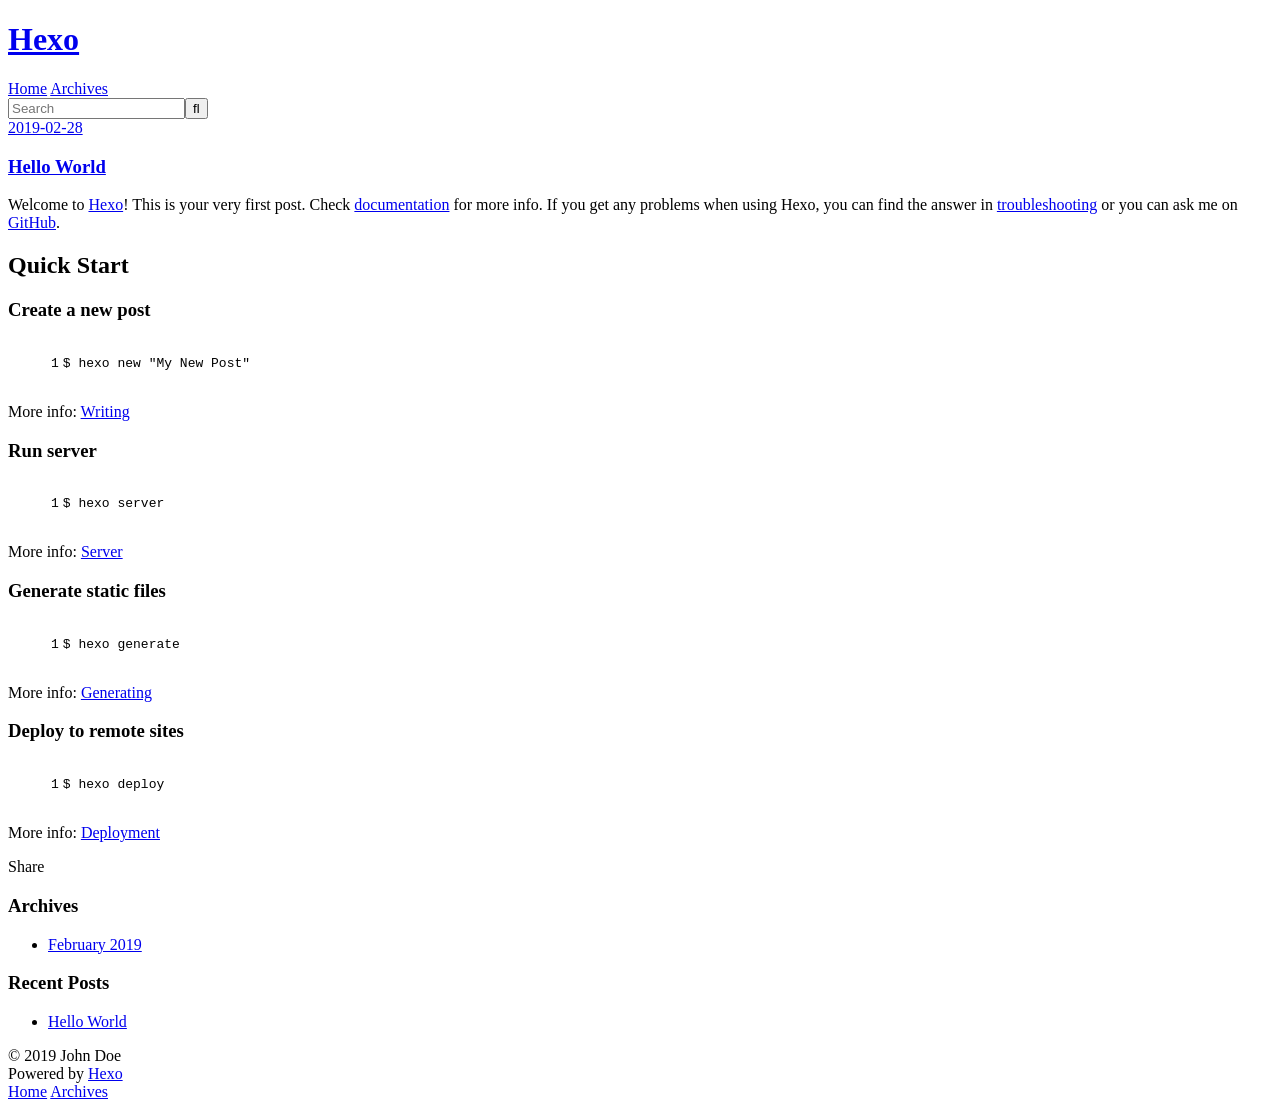
==== index.html @ 1c164800 "Site updated: 2019-02-28 14:31:34" ====
<!DOCTYPE html>
<html>
<head><meta name="generator" content="Hexo 3.8.0">
  <meta charset="utf-8">
  

  
  <title>Hexo</title>
  <meta name="viewport" content="width=device-width, initial-scale=1, maximum-scale=1">
  <meta property="og:type" content="website">
<meta property="og:title" content="Hexo">
<meta property="og:url" content="http://yoursite.com/index.html">
<meta property="og:site_name" content="Hexo">
<meta property="og:locale" content="default">
<meta name="twitter:card" content="summary">
<meta name="twitter:title" content="Hexo">
  
    <link rel="alternate" href="/atom.xml" title="Hexo" type="application/atom+xml">
  
  
    <link rel="icon" href="/favicon.png">
  
  
    <link href="//fonts.googleapis.com/css?family=Source+Code+Pro" rel="stylesheet" type="text/css">
  
  <link rel="stylesheet" href="/css/style.css">
</head>
</html>
<body>
  <div id="container">
    <div id="wrap">
      <header id="header">
  <div id="banner"></div>
  <div id="header-outer" class="outer">
    <div id="header-title" class="inner">
      <h1 id="logo-wrap">
        <a href="/" id="logo">Hexo</a>
      </h1>
      
    </div>
    <div id="header-inner" class="inner">
      <nav id="main-nav">
        <a id="main-nav-toggle" class="nav-icon"></a>
        
          <a class="main-nav-link" href="/">Home</a>
        
          <a class="main-nav-link" href="/archives">Archives</a>
        
      </nav>
      <nav id="sub-nav">
        
          <a id="nav-rss-link" class="nav-icon" href="/atom.xml" title="RSS Feed"></a>
        
        <a id="nav-search-btn" class="nav-icon" title="Search"></a>
      </nav>
      <div id="search-form-wrap">
        <form action="//google.com/search" method="get" accept-charset="UTF-8" class="search-form"><input type="search" name="q" class="search-form-input" placeholder="Search"><button type="submit" class="search-form-submit">&#xF002;</button><input type="hidden" name="sitesearch" value="http://yoursite.com"></form>
      </div>
    </div>
  </div>
</header>
      <div class="outer">
        <section id="main">
  
    <article id="post-hello-world" class="article article-type-post" itemscope itemprop="blogPost">
  <div class="article-meta">
    <a href="/2019/02/28/hello-world/" class="article-date">
  <time datetime="2019-02-28T03:49:46.911Z" itemprop="datePublished">2019-02-28</time>
</a>
    
  </div>
  <div class="article-inner">
    
    
      <header class="article-header">
        
  
    <h1 itemprop="name">
      <a class="article-title" href="/2019/02/28/hello-world/">Hello World</a>
    </h1>
  

      </header>
    
    <div class="article-entry" itemprop="articleBody">
      
        <p>Welcome to <a href="https://hexo.io/" target="_blank" rel="noopener">Hexo</a>! This is your very first post. Check <a href="https://hexo.io/docs/" target="_blank" rel="noopener">documentation</a> for more info. If you get any problems when using Hexo, you can find the answer in <a href="https://hexo.io/docs/troubleshooting.html" target="_blank" rel="noopener">troubleshooting</a> or you can ask me on <a href="https://github.com/hexojs/hexo/issues" target="_blank" rel="noopener">GitHub</a>.</p>
<h2 id="Quick-Start"><a href="#Quick-Start" class="headerlink" title="Quick Start"></a>Quick Start</h2><h3 id="Create-a-new-post"><a href="#Create-a-new-post" class="headerlink" title="Create a new post"></a>Create a new post</h3><figure class="highlight bash"><table><tr><td class="gutter"><pre><span class="line">1</span><br></pre></td><td class="code"><pre><span class="line">$ hexo new <span class="string">"My New Post"</span></span><br></pre></td></tr></table></figure>
<p>More info: <a href="https://hexo.io/docs/writing.html" target="_blank" rel="noopener">Writing</a></p>
<h3 id="Run-server"><a href="#Run-server" class="headerlink" title="Run server"></a>Run server</h3><figure class="highlight bash"><table><tr><td class="gutter"><pre><span class="line">1</span><br></pre></td><td class="code"><pre><span class="line">$ hexo server</span><br></pre></td></tr></table></figure>
<p>More info: <a href="https://hexo.io/docs/server.html" target="_blank" rel="noopener">Server</a></p>
<h3 id="Generate-static-files"><a href="#Generate-static-files" class="headerlink" title="Generate static files"></a>Generate static files</h3><figure class="highlight bash"><table><tr><td class="gutter"><pre><span class="line">1</span><br></pre></td><td class="code"><pre><span class="line">$ hexo generate</span><br></pre></td></tr></table></figure>
<p>More info: <a href="https://hexo.io/docs/generating.html" target="_blank" rel="noopener">Generating</a></p>
<h3 id="Deploy-to-remote-sites"><a href="#Deploy-to-remote-sites" class="headerlink" title="Deploy to remote sites"></a>Deploy to remote sites</h3><figure class="highlight bash"><table><tr><td class="gutter"><pre><span class="line">1</span><br></pre></td><td class="code"><pre><span class="line">$ hexo deploy</span><br></pre></td></tr></table></figure>
<p>More info: <a href="https://hexo.io/docs/deployment.html" target="_blank" rel="noopener">Deployment</a></p>

      
    </div>
    <footer class="article-footer">
      <a data-url="http://yoursite.com/2019/02/28/hello-world/" data-id="cjso8yyv40000lgu5mo5u4p8t" class="article-share-link">Share</a>
      
      
    </footer>
  </div>
  
</article>


  


</section>
        
          <aside id="sidebar">
  
    

  
    

  
    
  
    
  <div class="widget-wrap">
    <h3 class="widget-title">Archives</h3>
    <div class="widget">
      <ul class="archive-list"><li class="archive-list-item"><a class="archive-list-link" href="/archives/2019/02/">February 2019</a></li></ul>
    </div>
  </div>


  
    
  <div class="widget-wrap">
    <h3 class="widget-title">Recent Posts</h3>
    <div class="widget">
      <ul>
        
          <li>
            <a href="/2019/02/28/hello-world/">Hello World</a>
          </li>
        
      </ul>
    </div>
  </div>

  
</aside>
        
      </div>
      <footer id="footer">
  
  <div class="outer">
    <div id="footer-info" class="inner">
      &copy; 2019 John Doe<br>
      Powered by <a href="http://hexo.io/" target="_blank">Hexo</a>
    </div>
  </div>
</footer>
    </div>
    <nav id="mobile-nav">
  
    <a href="/" class="mobile-nav-link">Home</a>
  
    <a href="/archives" class="mobile-nav-link">Archives</a>
  
</nav>
    

<script src="//ajax.googleapis.com/ajax/libs/jquery/2.0.3/jquery.min.js"></script>


  <link rel="stylesheet" href="/fancybox/jquery.fancybox.css">
  <script src="/fancybox/jquery.fancybox.pack.js"></script>


<script src="/js/script.js"></script>



  </div>
</body>
</html>
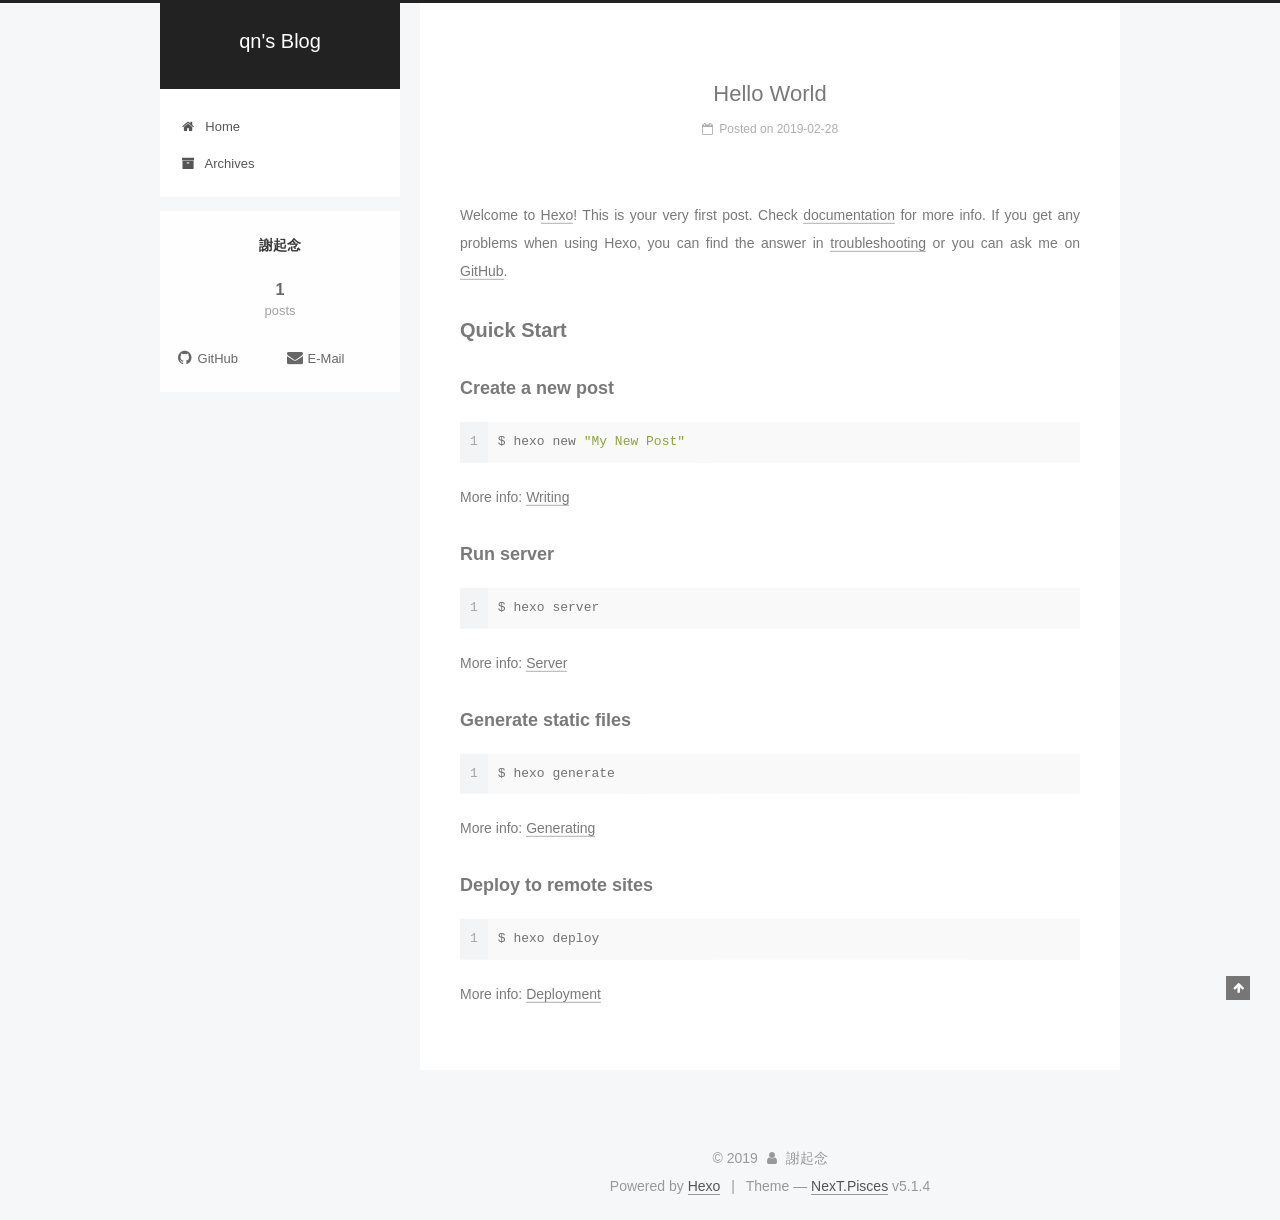
==== commit 50549563: "Site updated: 2019-03-10 11:24:58" ====
--- a/index.html
+++ b/index.html
@@ -1,90 +1,306 @@
 <!DOCTYPE html>
-<html>
+
+
+
+  
+
+
+<html class="theme-next pisces use-motion" lang="zh-CN">
 <head><meta name="generator" content="Hexo 3.8.0">
-  <meta charset="utf-8">
-  
-
-  
-  <title>Hexo</title>
-  <meta name="viewport" content="width=device-width, initial-scale=1, maximum-scale=1">
-  <meta property="og:type" content="website">
-<meta property="og:title" content="Hexo">
-<meta property="og:url" content="http://yoursite.com/index.html">
-<meta property="og:site_name" content="Hexo">
-<meta property="og:locale" content="default">
+  <meta charset="UTF-8">
+<meta http-equiv="X-UA-Compatible" content="IE=edge">
+<meta name="viewport" content="width=device-width, initial-scale=1, maximum-scale=1">
+<meta name="theme-color" content="#222">
+
+
+
+
+
+
+
+
+
+<meta http-equiv="Cache-Control" content="no-transform">
+<meta http-equiv="Cache-Control" content="no-siteapp">
+
+
+
+
+
+
+
+
+
+
+
+
+
+
+
+
+  
+  
+  <link href="/lib/fancybox/source/jquery.fancybox.css?v=2.1.5" rel="stylesheet" type="text/css">
+
+
+
+
+
+
+
+<link href="/lib/font-awesome/css/font-awesome.min.css?v=4.6.2" rel="stylesheet" type="text/css">
+
+<link href="/css/main.css?v=5.1.4" rel="stylesheet" type="text/css">
+
+
+  <link rel="apple-touch-icon" sizes="180x180" href="/images/apple-touch-icon-next.png?v=5.1.4">
+
+
+  <link rel="icon" type="image/png" sizes="32x32" href="/images/favicon-32x32-next.png?v=5.1.4">
+
+
+  <link rel="icon" type="image/png" sizes="16x16" href="/images/favicon-16x16-next.png?v=5.1.4">
+
+
+  <link rel="mask-icon" href="/images/logo.svg?v=5.1.4" color="#222">
+
+
+
+
+
+  <meta name="keywords" content="Hexo, NexT">
+
+
+
+
+
+
+
+
+
+
+<meta property="og:type" content="website">
+<meta property="og:title" content="qn&#39;s Blog">
+<meta property="og:url" content="https://blog.qnspace.com/index.html">
+<meta property="og:site_name" content="qn&#39;s Blog">
+<meta property="og:locale" content="zh-CN">
 <meta name="twitter:card" content="summary">
-<meta name="twitter:title" content="Hexo">
-  
-    <link rel="alternate" href="/atom.xml" title="Hexo" type="application/atom+xml">
-  
-  
-    <link rel="icon" href="/favicon.png">
-  
-  
-    <link href="//fonts.googleapis.com/css?family=Source+Code+Pro" rel="stylesheet" type="text/css">
-  
-  <link rel="stylesheet" href="/css/style.css">
+<meta name="twitter:title" content="qn&#39;s Blog">
+
+
+
+<script type="text/javascript" id="hexo.configurations">
+  var NexT = window.NexT || {};
+  var CONFIG = {
+    root: '/',
+    scheme: 'Pisces',
+    version: '5.1.4',
+    sidebar: {"position":"left","display":"post","offset":12,"b2t":false,"scrollpercent":false,"onmobile":false},
+    fancybox: true,
+    tabs: true,
+    motion: {"enable":true,"async":false,"transition":{"post_block":"fadeIn","post_header":"slideDownIn","post_body":"slideDownIn","coll_header":"slideLeftIn","sidebar":"slideUpIn"}},
+    duoshuo: {
+      userId: '0',
+      author: 'Author'
+    },
+    algolia: {
+      applicationID: '',
+      apiKey: '',
+      indexName: '',
+      hits: {"per_page":10},
+      labels: {"input_placeholder":"Search for Posts","hits_empty":"We didn't find any results for the search: ${query}","hits_stats":"${hits} results found in ${time} ms"}
+    }
+  };
+</script>
+
+
+
+  <link rel="canonical" href="https://blog.qnspace.com/">
+
+
+
+
+
+  <title>qn's Blog</title>
+  
+
+
+
+
+
+
+
+
 </head>
-</html>
-<body>
-  <div id="container">
-    <div id="wrap">
-      <header id="header">
-  <div id="banner"></div>
-  <div id="header-outer" class="outer">
-    <div id="header-title" class="inner">
-      <h1 id="logo-wrap">
-        <a href="/" id="logo">Hexo</a>
-      </h1>
-      
+
+<body itemscope itemtype="http://schema.org/WebPage" lang="zh-CN">
+
+  
+  
+    
+  
+
+  <div class="container sidebar-position-left 
+  page-home">
+    <div class="headband"></div>
+
+    <header id="header" class="header" itemscope itemtype="http://schema.org/WPHeader">
+      <div class="header-inner"><div class="site-brand-wrapper">
+  <div class="site-meta ">
+    
+
+    <div class="custom-logo-site-title">
+      <a href="/" class="brand" rel="start">
+        <span class="logo-line-before"><i></i></span>
+        <span class="site-title">qn's Blog</span>
+        <span class="logo-line-after"><i></i></span>
+      </a>
     </div>
-    <div id="header-inner" class="inner">
-      <nav id="main-nav">
-        <a id="main-nav-toggle" class="nav-icon"></a>
-        
-          <a class="main-nav-link" href="/">Home</a>
-        
-          <a class="main-nav-link" href="/archives">Archives</a>
-        
-      </nav>
-      <nav id="sub-nav">
-        
-          <a id="nav-rss-link" class="nav-icon" href="/atom.xml" title="RSS Feed"></a>
-        
-        <a id="nav-search-btn" class="nav-icon" title="Search"></a>
-      </nav>
-      <div id="search-form-wrap">
-        <form action="//google.com/search" method="get" accept-charset="UTF-8" class="search-form"><input type="search" name="q" class="search-form-input" placeholder="Search"><button type="submit" class="search-form-submit">&#xF002;</button><input type="hidden" name="sitesearch" value="http://yoursite.com"></form>
-      </div>
-    </div>
+      
+        <p class="site-subtitle"></p>
+      
   </div>
-</header>
-      <div class="outer">
-        <section id="main">
-  
-    <article id="post-hello-world" class="article article-type-post" itemscope itemprop="blogPost">
-  <div class="article-meta">
-    <a href="/2019/02/28/hello-world/" class="article-date">
-  <time datetime="2019-02-28T03:49:46.911Z" itemprop="datePublished">2019-02-28</time>
-</a>
-    
+
+  <div class="site-nav-toggle">
+    <button>
+      <span class="btn-bar"></span>
+      <span class="btn-bar"></span>
+      <span class="btn-bar"></span>
+    </button>
   </div>
-  <div class="article-inner">
-    
-    
-      <header class="article-header">
-        
-  
-    <h1 itemprop="name">
-      <a class="article-title" href="/2019/02/28/hello-world/">Hello World</a>
-    </h1>
-  
-
+</div>
+
+<nav class="site-nav">
+  
+
+  
+    <ul id="menu" class="menu">
+      
+        
+        <li class="menu-item menu-item-home">
+          <a href="/" rel="section">
+            
+              <i class="menu-item-icon fa fa-fw fa-home"></i> <br>
+            
+            Home
+          </a>
+        </li>
+      
+        
+        <li class="menu-item menu-item-archives">
+          <a href="/archives/" rel="section">
+            
+              <i class="menu-item-icon fa fa-fw fa-archive"></i> <br>
+            
+            Archives
+          </a>
+        </li>
+      
+
+      
+    </ul>
+  
+
+  
+</nav>
+
+
+
+ </div>
+    </header>
+
+    <main id="main" class="main">
+      <div class="main-inner">
+        <div class="content-wrap">
+          <div id="content" class="content">
+            
+  <section id="posts" class="posts-expand">
+    
+      
+
+  
+
+  
+  
+  
+
+  <article class="post post-type-normal" itemscope itemtype="http://schema.org/Article">
+  
+  
+  
+  <div class="post-block">
+    <link itemprop="mainEntityOfPage" href="https://blog.qnspace.com/2019/02/28/hello-world/">
+
+    <span hidden itemprop="author" itemscope itemtype="http://schema.org/Person">
+      <meta itemprop="name" content="謝起念">
+      <meta itemprop="description" content>
+      <meta itemprop="image" content="/images/avatar.gif">
+    </span>
+
+    <span hidden itemprop="publisher" itemscope itemtype="http://schema.org/Organization">
+      <meta itemprop="name" content="qn's Blog">
+    </span>
+
+    
+      <header class="post-header">
+
+        
+        
+          <h1 class="post-title" itemprop="name headline">
+                
+                <a class="post-title-link" href="/2019/02/28/hello-world/" itemprop="url">Hello World</a></h1>
+        
+
+        <div class="post-meta">
+          <span class="post-time">
+            
+              <span class="post-meta-item-icon">
+                <i class="fa fa-calendar-o"></i>
+              </span>
+              
+                <span class="post-meta-item-text">Posted on</span>
+              
+              <time title="Post created" itemprop="dateCreated datePublished" datetime="2019-02-28T11:49:46+08:00">
+                2019-02-28
+              </time>
+            
+
+            
+
+            
+          </span>
+
+          
+
+          
+            
+          
+
+          
+          
+
+          
+
+          
+
+          
+
+        </div>
       </header>
     
-    <div class="article-entry" itemprop="articleBody">
-      
-        <p>Welcome to <a href="https://hexo.io/" target="_blank" rel="noopener">Hexo</a>! This is your very first post. Check <a href="https://hexo.io/docs/" target="_blank" rel="noopener">documentation</a> for more info. If you get any problems when using Hexo, you can find the answer in <a href="https://hexo.io/docs/troubleshooting.html" target="_blank" rel="noopener">troubleshooting</a> or you can ask me on <a href="https://github.com/hexojs/hexo/issues" target="_blank" rel="noopener">GitHub</a>.</p>
+
+    
+    
+    
+    <div class="post-body" itemprop="articleBody">
+
+      
+      
+
+      
+        
+          
+            <p>Welcome to <a href="https://hexo.io/" target="_blank" rel="noopener">Hexo</a>! This is your very first post. Check <a href="https://hexo.io/docs/" target="_blank" rel="noopener">documentation</a> for more info. If you get any problems when using Hexo, you can find the answer in <a href="https://hexo.io/docs/troubleshooting.html" target="_blank" rel="noopener">troubleshooting</a> or you can ask me on <a href="https://github.com/hexojs/hexo/issues" target="_blank" rel="noopener">GitHub</a>.</p>
 <h2 id="Quick-Start"><a href="#Quick-Start" class="headerlink" title="Quick Start"></a>Quick Start</h2><h3 id="Create-a-new-post"><a href="#Create-a-new-post" class="headerlink" title="Create a new post"></a>Create a new post</h3><figure class="highlight bash"><table><tr><td class="gutter"><pre><span class="line">1</span><br></pre></td><td class="code"><pre><span class="line">$ hexo new <span class="string">"My New Post"</span></span><br></pre></td></tr></table></figure>
 <p>More info: <a href="https://hexo.io/docs/writing.html" target="_blank" rel="noopener">Writing</a></p>
 <h3 id="Run-server"><a href="#Run-server" class="headerlink" title="Run server"></a>Run server</h3><figure class="highlight bash"><table><tr><td class="gutter"><pre><span class="line">1</span><br></pre></td><td class="code"><pre><span class="line">$ hexo server</span><br></pre></td></tr></table></figure>
@@ -94,91 +310,330 @@
 <h3 id="Deploy-to-remote-sites"><a href="#Deploy-to-remote-sites" class="headerlink" title="Deploy to remote sites"></a>Deploy to remote sites</h3><figure class="highlight bash"><table><tr><td class="gutter"><pre><span class="line">1</span><br></pre></td><td class="code"><pre><span class="line">$ hexo deploy</span><br></pre></td></tr></table></figure>
 <p>More info: <a href="https://hexo.io/docs/deployment.html" target="_blank" rel="noopener">Deployment</a></p>
 
+          
+        
       
     </div>
-    <footer class="article-footer">
-      <a data-url="http://yoursite.com/2019/02/28/hello-world/" data-id="cjso8yyv40000lgu5mo5u4p8t" class="article-share-link">Share</a>
-      
+    
+    
+    
+
+    
+
+    
+
+    
+
+    <footer class="post-footer">
+      
+
+      
+
+      
+
+      
+      
+        <div class="post-eof"></div>
       
     </footer>
   </div>
   
-</article>
-
-
-  
-
-
-</section>
-        
-          <aside id="sidebar">
-  
-    
-
-  
-    
-
-  
-    
-  
-    
-  <div class="widget-wrap">
-    <h3 class="widget-title">Archives</h3>
-    <div class="widget">
-      <ul class="archive-list"><li class="archive-list-item"><a class="archive-list-link" href="/archives/2019/02/">February 2019</a></li></ul>
+  
+  
+  </article>
+
+
+    
+  </section>
+
+  
+
+
+          </div>
+          
+
+
+          
+
+        </div>
+        
+          
+  
+  <div class="sidebar-toggle">
+    <div class="sidebar-toggle-line-wrap">
+      <span class="sidebar-toggle-line sidebar-toggle-line-first"></span>
+      <span class="sidebar-toggle-line sidebar-toggle-line-middle"></span>
+      <span class="sidebar-toggle-line sidebar-toggle-line-last"></span>
     </div>
   </div>
 
-
-  
-    
-  <div class="widget-wrap">
-    <h3 class="widget-title">Recent Posts</h3>
-    <div class="widget">
-      <ul>
-        
-          <li>
-            <a href="/2019/02/28/hello-world/">Hello World</a>
-          </li>
-        
-      </ul>
+  <aside id="sidebar" class="sidebar">
+    
+    <div class="sidebar-inner">
+
+      
+
+      
+
+      <section class="site-overview-wrap sidebar-panel sidebar-panel-active">
+        <div class="site-overview">
+          <div class="site-author motion-element" itemprop="author" itemscope itemtype="http://schema.org/Person">
+            
+              <p class="site-author-name" itemprop="name">謝起念</p>
+              <p class="site-description motion-element" itemprop="description"></p>
+          </div>
+
+          <nav class="site-state motion-element">
+
+            
+              <div class="site-state-item site-state-posts">
+              
+                <a href="/archives/">
+              
+                  <span class="site-state-item-count">1</span>
+                  <span class="site-state-item-name">posts</span>
+                </a>
+              </div>
+            
+
+            
+
+            
+
+          </nav>
+
+          
+
+          
+            <div class="links-of-author motion-element">
+                
+                  <span class="links-of-author-item">
+                    <a href="https://github.com/qnsak" target="_blank" title="GitHub">
+                      
+                        <i class="fa fa-fw fa-github"></i>GitHub</a>
+                  </span>
+                
+                  <span class="links-of-author-item">
+                    <a href="mailto:sak6289@gmail.com" target="_blank" title="E-Mail">
+                      
+                        <i class="fa fa-fw fa-envelope"></i>E-Mail</a>
+                  </span>
+                
+            </div>
+          
+
+          
+          
+
+          
+          
+
+          
+
+        </div>
+      </section>
+
+      
+
+      
+
     </div>
+  </aside>
+
+
+        
+      </div>
+    </main>
+
+    <footer id="footer" class="footer">
+      <div class="footer-inner">
+        <div class="copyright">&copy; <span itemprop="copyrightYear">2019</span>
+  <span class="with-love">
+    <i class="fa fa-user"></i>
+  </span>
+  <span class="author" itemprop="copyrightHolder">謝起念</span>
+
+  
+</div>
+
+
+  <div class="powered-by">Powered by <a class="theme-link" target="_blank" href="https://hexo.io">Hexo</a></div>
+
+
+
+  <span class="post-meta-divider">|</span>
+
+
+
+  <div class="theme-info">Theme &mdash; <a class="theme-link" target="_blank" href="https://github.com/iissnan/hexo-theme-next">NexT.Pisces</a> v5.1.4</div>
+
+
+
+
+        
+
+
+
+
+
+
+
+        
+      </div>
+    </footer>
+
+    
+      <div class="back-to-top">
+        <i class="fa fa-arrow-up"></i>
+        
+      </div>
+    
+
+    
+
   </div>
 
   
-</aside>
-        
-      </div>
-      <footer id="footer">
-  
-  <div class="outer">
-    <div id="footer-info" class="inner">
-      &copy; 2019 John Doe<br>
-      Powered by <a href="http://hexo.io/" target="_blank">Hexo</a>
-    </div>
-  </div>
-</footer>
-    </div>
-    <nav id="mobile-nav">
-  
-    <a href="/" class="mobile-nav-link">Home</a>
-  
-    <a href="/archives" class="mobile-nav-link">Archives</a>
-  
-</nav>
-    
-
-<script src="//ajax.googleapis.com/ajax/libs/jquery/2.0.3/jquery.min.js"></script>
-
-
-  <link rel="stylesheet" href="/fancybox/jquery.fancybox.css">
-  <script src="/fancybox/jquery.fancybox.pack.js"></script>
-
-
-<script src="/js/script.js"></script>
-
-
-
-  </div>
+
+<script type="text/javascript">
+  if (Object.prototype.toString.call(window.Promise) !== '[object Function]') {
+    window.Promise = null;
+  }
+</script>
+
+
+
+
+
+
+
+
+
+  
+
+
+
+
+
+
+
+
+
+
+
+
+  
+  
+    <script type="text/javascript" src="/lib/jquery/index.js?v=2.1.3"></script>
+  
+
+  
+  
+    <script type="text/javascript" src="/lib/fastclick/lib/fastclick.min.js?v=1.0.6"></script>
+  
+
+  
+  
+    <script type="text/javascript" src="/lib/jquery_lazyload/jquery.lazyload.js?v=1.9.7"></script>
+  
+
+  
+  
+    <script type="text/javascript" src="/lib/velocity/velocity.min.js?v=1.2.1"></script>
+  
+
+  
+  
+    <script type="text/javascript" src="/lib/velocity/velocity.ui.min.js?v=1.2.1"></script>
+  
+
+  
+  
+    <script type="text/javascript" src="/lib/fancybox/source/jquery.fancybox.pack.js?v=2.1.5"></script>
+  
+
+
+  
+
+
+  <script type="text/javascript" src="/js/src/utils.js?v=5.1.4"></script>
+
+  <script type="text/javascript" src="/js/src/motion.js?v=5.1.4"></script>
+
+
+
+  
+  
+
+
+  <script type="text/javascript" src="/js/src/affix.js?v=5.1.4"></script>
+
+  <script type="text/javascript" src="/js/src/schemes/pisces.js?v=5.1.4"></script>
+
+
+
+  
+
+  
+
+
+  <script type="text/javascript" src="/js/src/bootstrap.js?v=5.1.4"></script>
+
+
+
+  
+
+
+  
+
+
+
+
+	
+
+
+
+
+
+  
+
+
+
+
+
+  
+
+
+
+
+
+
+
+
+
+
+
+
+  
+
+
+
+
+
+  
+
+  
+
+  
+
+  
+  
+
+  
+
+  
+
+  
+
 </body>
-</html>+</html>
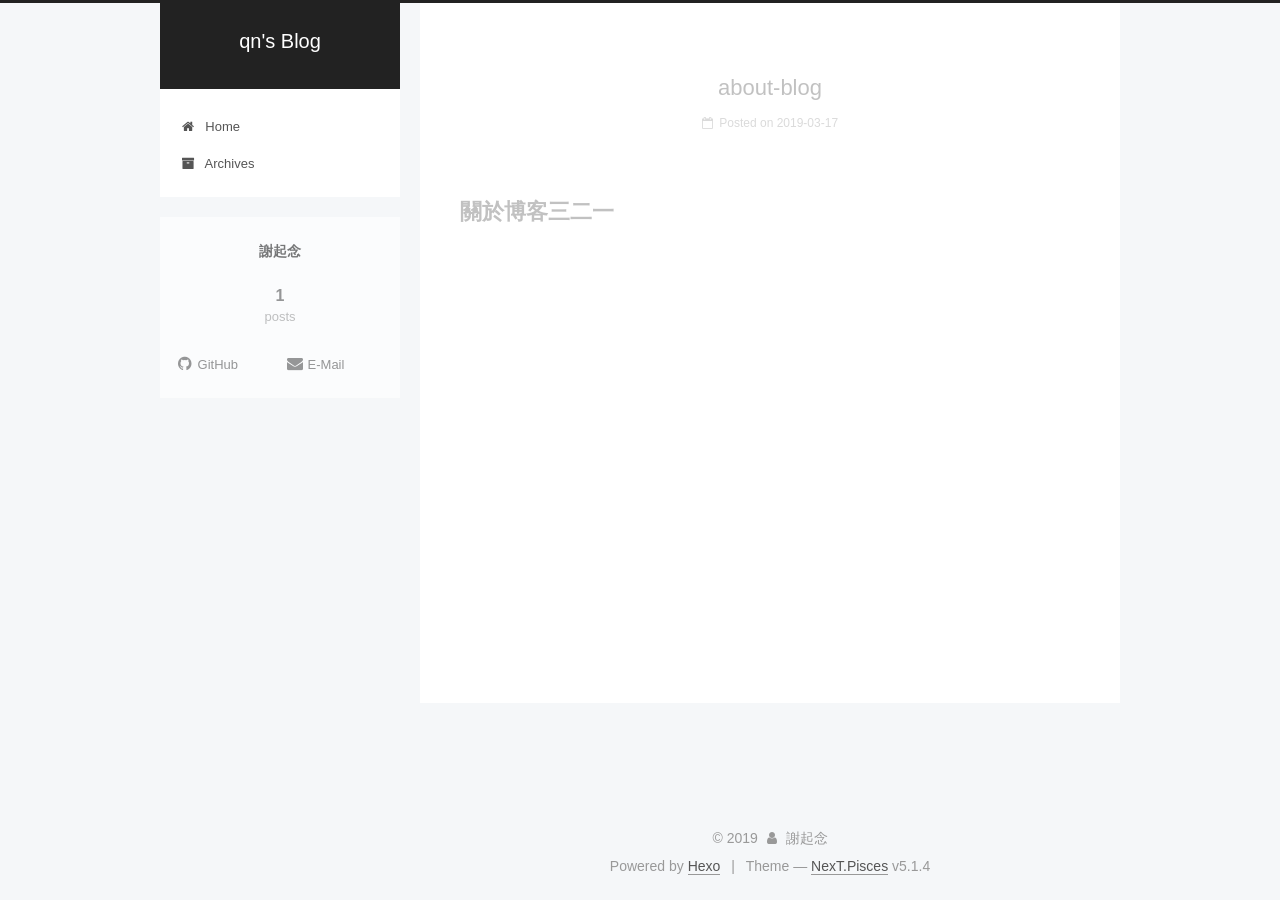
==== commit d0ddbc22: "Site updated: 2019-03-17 11:45:19" ====
--- a/index.html
+++ b/index.html
@@ -229,7 +229,7 @@
   
   
   <div class="post-block">
-    <link itemprop="mainEntityOfPage" href="https://blog.qnspace.com/2019/02/28/hello-world/">
+    <link itemprop="mainEntityOfPage" href="https://blog.qnspace.com/2019/03/17/about-blog/">
 
     <span hidden itemprop="author" itemscope itemtype="http://schema.org/Person">
       <meta itemprop="name" content="謝起念">
@@ -248,7 +248,7 @@
         
           <h1 class="post-title" itemprop="name headline">
                 
-                <a class="post-title-link" href="/2019/02/28/hello-world/" itemprop="url">Hello World</a></h1>
+                <a class="post-title-link" href="/2019/03/17/about-blog/" itemprop="url">about-blog</a></h1>
         
 
         <div class="post-meta">
@@ -260,8 +260,8 @@
               
                 <span class="post-meta-item-text">Posted on</span>
               
-              <time title="Post created" itemprop="dateCreated datePublished" datetime="2019-02-28T11:49:46+08:00">
-                2019-02-28
+              <time title="Post created" itemprop="dateCreated datePublished" datetime="2019-03-17T11:27:38+08:00">
+                2019-03-17
               </time>
             
 
@@ -300,16 +300,7 @@
       
         
           
-            <p>Welcome to <a href="https://hexo.io/" target="_blank" rel="noopener">Hexo</a>! This is your very first post. Check <a href="https://hexo.io/docs/" target="_blank" rel="noopener">documentation</a> for more info. If you get any problems when using Hexo, you can find the answer in <a href="https://hexo.io/docs/troubleshooting.html" target="_blank" rel="noopener">troubleshooting</a> or you can ask me on <a href="https://github.com/hexojs/hexo/issues" target="_blank" rel="noopener">GitHub</a>.</p>
-<h2 id="Quick-Start"><a href="#Quick-Start" class="headerlink" title="Quick Start"></a>Quick Start</h2><h3 id="Create-a-new-post"><a href="#Create-a-new-post" class="headerlink" title="Create a new post"></a>Create a new post</h3><figure class="highlight bash"><table><tr><td class="gutter"><pre><span class="line">1</span><br></pre></td><td class="code"><pre><span class="line">$ hexo new <span class="string">"My New Post"</span></span><br></pre></td></tr></table></figure>
-<p>More info: <a href="https://hexo.io/docs/writing.html" target="_blank" rel="noopener">Writing</a></p>
-<h3 id="Run-server"><a href="#Run-server" class="headerlink" title="Run server"></a>Run server</h3><figure class="highlight bash"><table><tr><td class="gutter"><pre><span class="line">1</span><br></pre></td><td class="code"><pre><span class="line">$ hexo server</span><br></pre></td></tr></table></figure>
-<p>More info: <a href="https://hexo.io/docs/server.html" target="_blank" rel="noopener">Server</a></p>
-<h3 id="Generate-static-files"><a href="#Generate-static-files" class="headerlink" title="Generate static files"></a>Generate static files</h3><figure class="highlight bash"><table><tr><td class="gutter"><pre><span class="line">1</span><br></pre></td><td class="code"><pre><span class="line">$ hexo generate</span><br></pre></td></tr></table></figure>
-<p>More info: <a href="https://hexo.io/docs/generating.html" target="_blank" rel="noopener">Generating</a></p>
-<h3 id="Deploy-to-remote-sites"><a href="#Deploy-to-remote-sites" class="headerlink" title="Deploy to remote sites"></a>Deploy to remote sites</h3><figure class="highlight bash"><table><tr><td class="gutter"><pre><span class="line">1</span><br></pre></td><td class="code"><pre><span class="line">$ hexo deploy</span><br></pre></td></tr></table></figure>
-<p>More info: <a href="https://hexo.io/docs/deployment.html" target="_blank" rel="noopener">Deployment</a></p>
-
+            <h1 id="關於博客三二一"><a href="#關於博客三二一" class="headerlink" title="關於博客三二一"></a>關於博客三二一</h1>
           
         
       
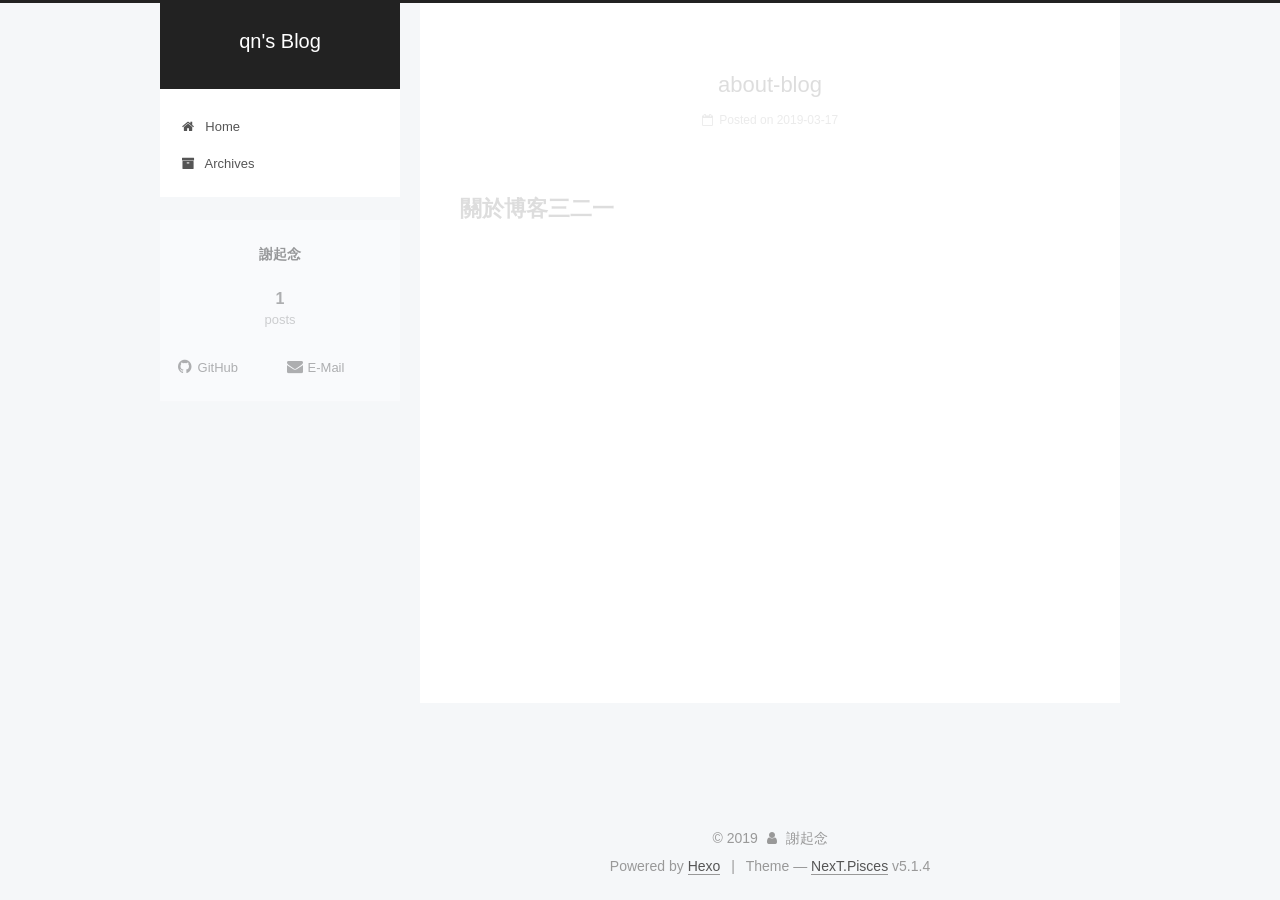
==== commit 454c06e2: "Site updated: 2019-03-17 11:54:17" ====
--- a/index.html
+++ b/index.html
@@ -229,7 +229,7 @@
   
   
   <div class="post-block">
-    <link itemprop="mainEntityOfPage" href="https://blog.qnspace.com/2019/03/17/about-blog/">
+    <link itemprop="mainEntityOfPage" href="https://blog.qnspace.com/2019/03/17/關於博客/">
 
     <span hidden itemprop="author" itemscope itemtype="http://schema.org/Person">
       <meta itemprop="name" content="謝起念">
@@ -248,7 +248,7 @@
         
           <h1 class="post-title" itemprop="name headline">
                 
-                <a class="post-title-link" href="/2019/03/17/about-blog/" itemprop="url">about-blog</a></h1>
+                <a class="post-title-link" href="/2019/03/17/關於博客/" itemprop="url">about-blog</a></h1>
         
 
         <div class="post-meta">
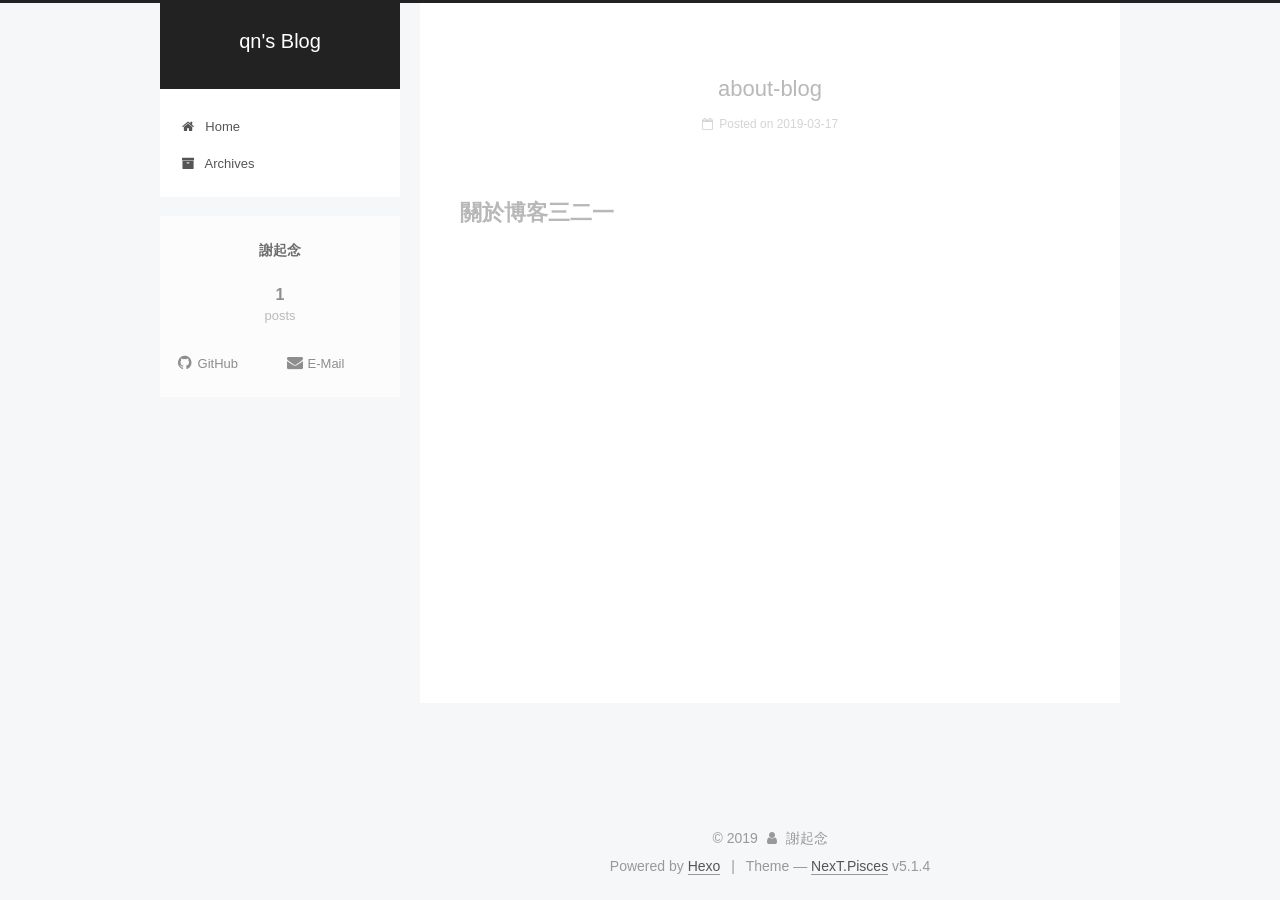
==== commit 2dcbfe38: "Site updated: 2019-03-17 12:01:23" ====
--- a/index.html
+++ b/index.html
@@ -81,7 +81,7 @@
 
 <meta property="og:type" content="website">
 <meta property="og:title" content="qn&#39;s Blog">
-<meta property="og:url" content="https://blog.qnspace.com/index.html">
+<meta property="og:url" content="https://qnsak.github.io/index.html">
 <meta property="og:site_name" content="qn&#39;s Blog">
 <meta property="og:locale" content="zh-CN">
 <meta name="twitter:card" content="summary">
@@ -115,7 +115,7 @@
 
 
 
-  <link rel="canonical" href="https://blog.qnspace.com/">
+  <link rel="canonical" href="https://qnsak.github.io/">
 
 
 
@@ -229,7 +229,7 @@
   
   
   <div class="post-block">
-    <link itemprop="mainEntityOfPage" href="https://blog.qnspace.com/2019/03/17/關於博客/">
+    <link itemprop="mainEntityOfPage" href="https://qnsak.github.io/2019/03/17/關於博客/">
 
     <span hidden itemprop="author" itemscope itemtype="http://schema.org/Person">
       <meta itemprop="name" content="謝起念">
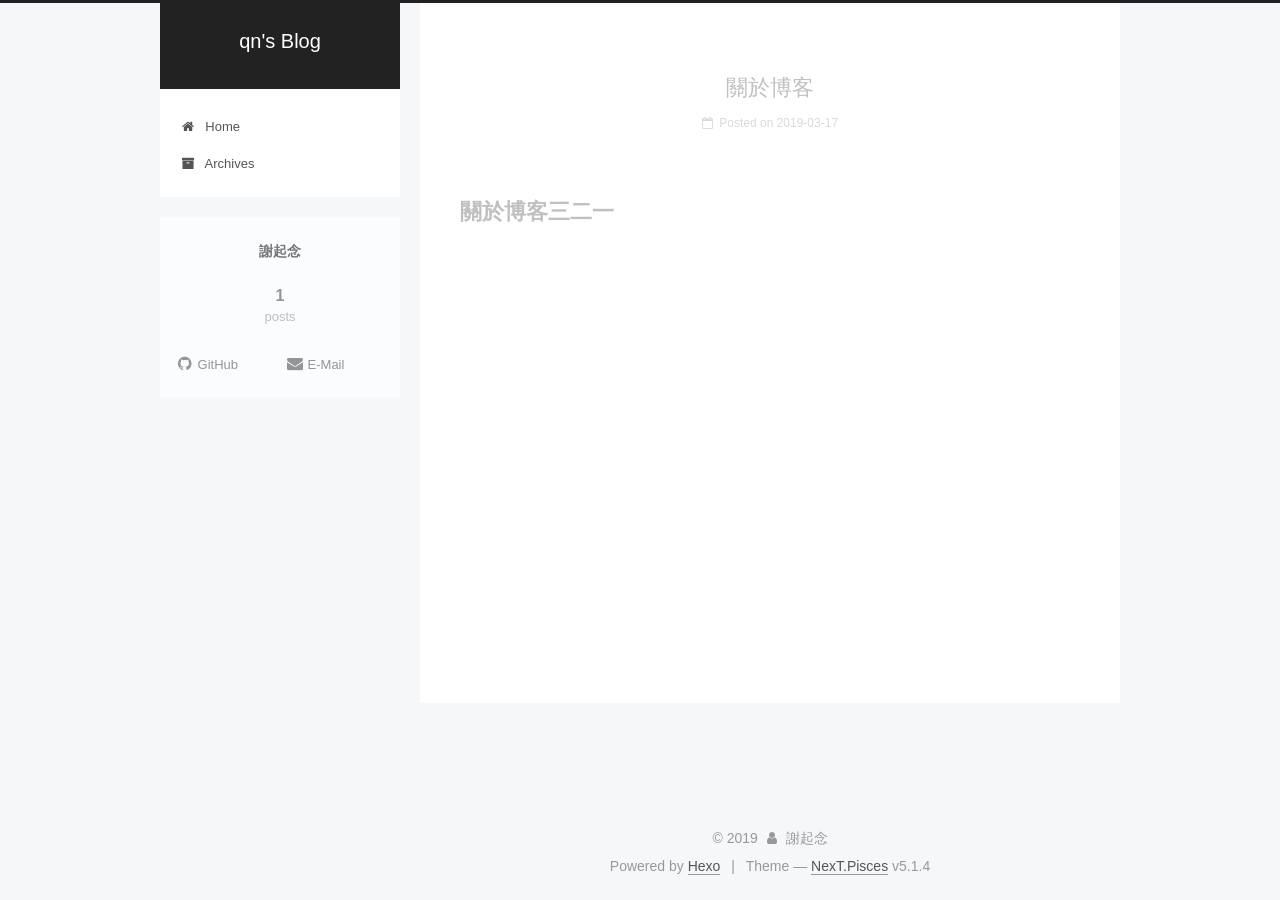
==== commit fa830673: "Site updated: 2019-03-17 12:20:45" ====
--- a/index.html
+++ b/index.html
@@ -248,7 +248,7 @@
         
           <h1 class="post-title" itemprop="name headline">
                 
-                <a class="post-title-link" href="/2019/03/17/關於博客/" itemprop="url">about-blog</a></h1>
+                <a class="post-title-link" href="/2019/03/17/關於博客/" itemprop="url">關於博客</a></h1>
         
 
         <div class="post-meta">
@@ -260,7 +260,7 @@
               
                 <span class="post-meta-item-text">Posted on</span>
               
-              <time title="Post created" itemprop="dateCreated datePublished" datetime="2019-03-17T11:27:38+08:00">
+              <time title="Post created" itemprop="dateCreated datePublished" datetime="2019-03-17T12:20:17+08:00">
                 2019-03-17
               </time>
             
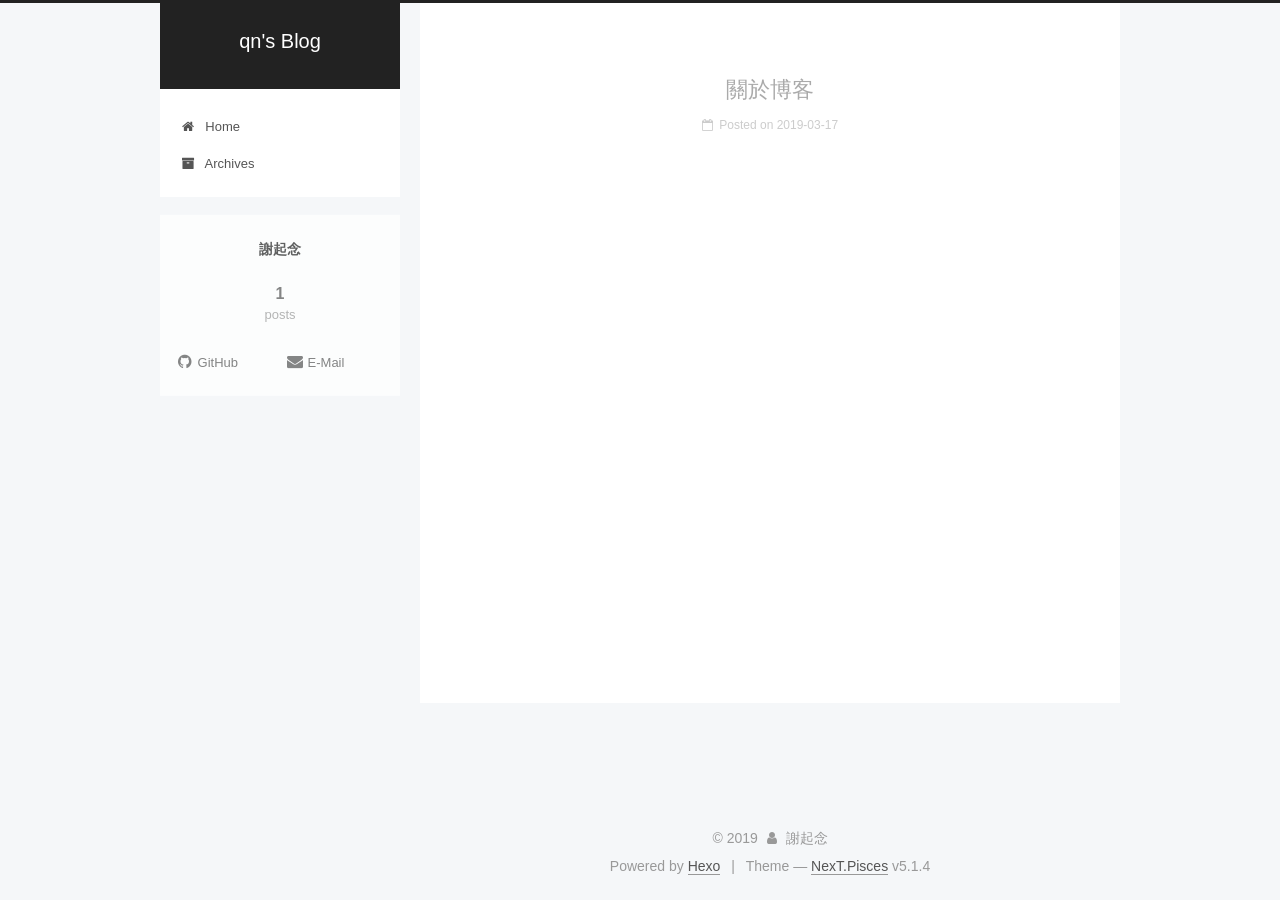
==== commit dc92f2a5: "Site updated: 2019-03-17 16:53:14" ====
--- a/index.html
+++ b/index.html
@@ -260,7 +260,7 @@
               
                 <span class="post-meta-item-text">Posted on</span>
               
-              <time title="Post created" itemprop="dateCreated datePublished" datetime="2019-03-17T12:20:17+08:00">
+              <time title="Post created" itemprop="dateCreated datePublished" datetime="2019-03-17T15:02:25+08:00">
                 2019-03-17
               </time>
             
@@ -300,7 +300,7 @@
       
         
           
-            <h1 id="關於博客三二一"><a href="#關於博客三二一" class="headerlink" title="關於博客三二一"></a>關於博客三二一</h1>
+            
           
         
       
@@ -605,6 +605,7 @@
 
 
 
+
   
 
 
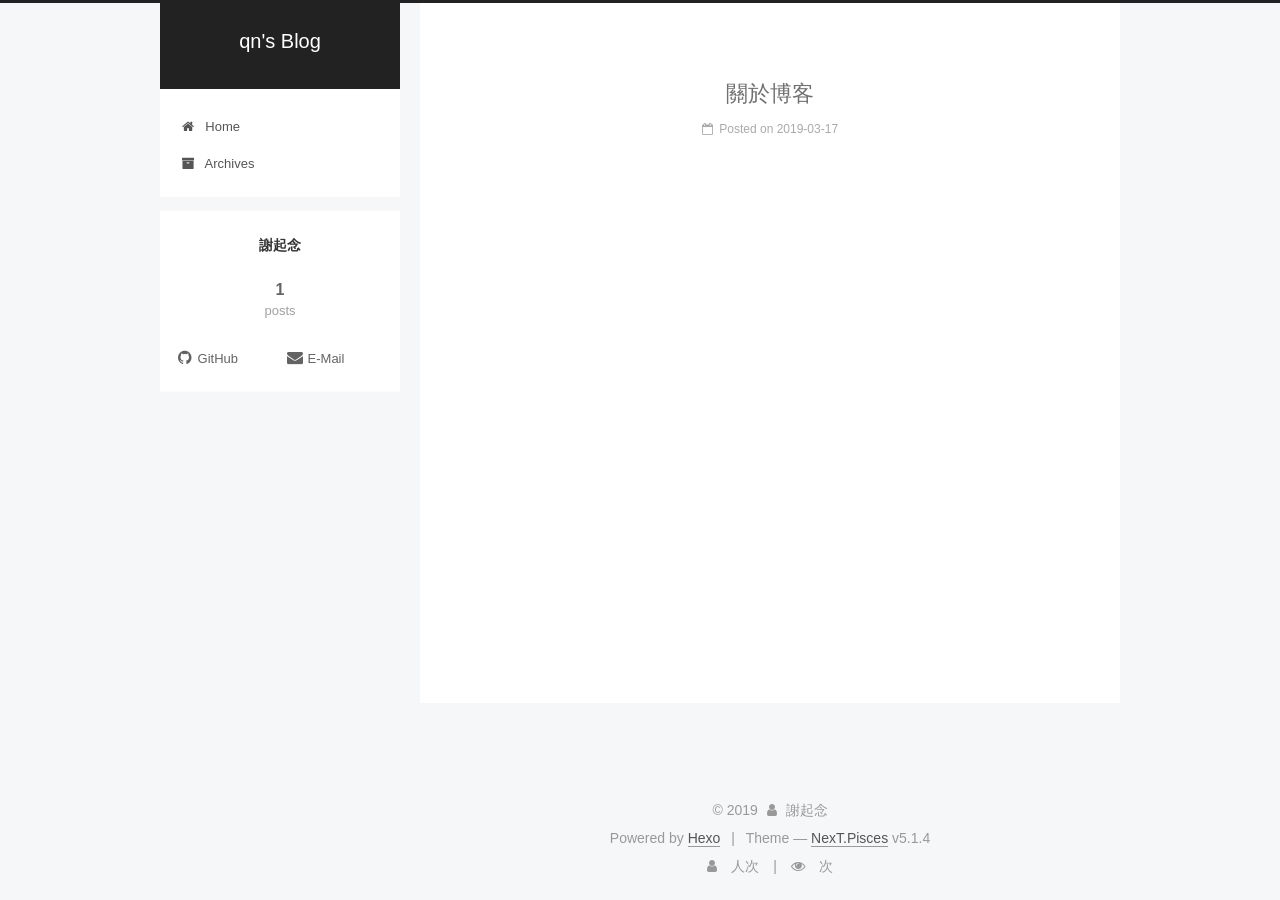
==== commit 8c1db0f5: "Site updated: 2019-03-31 10:58:43" ====
--- a/index.html
+++ b/index.html
@@ -462,6 +462,26 @@
 
 
         
+<div class="busuanzi-count">
+  <script async src="https://dn-lbstatics.qbox.me/busuanzi/2.3/busuanzi.pure.mini.js"></script>
+
+  
+    <span class="site-uv">
+      <i class="fa fa-user"></i>
+      <span class="busuanzi-value" id="busuanzi_value_site_uv"></span>
+      人次
+    </span>
+  
+
+  
+    <span class="site-pv">
+      <i class="fa fa-eye"></i>
+      <span class="busuanzi-value" id="busuanzi_value_site_pv"></span>
+      次
+    </span>
+  
+</div>
+
 
 
 
